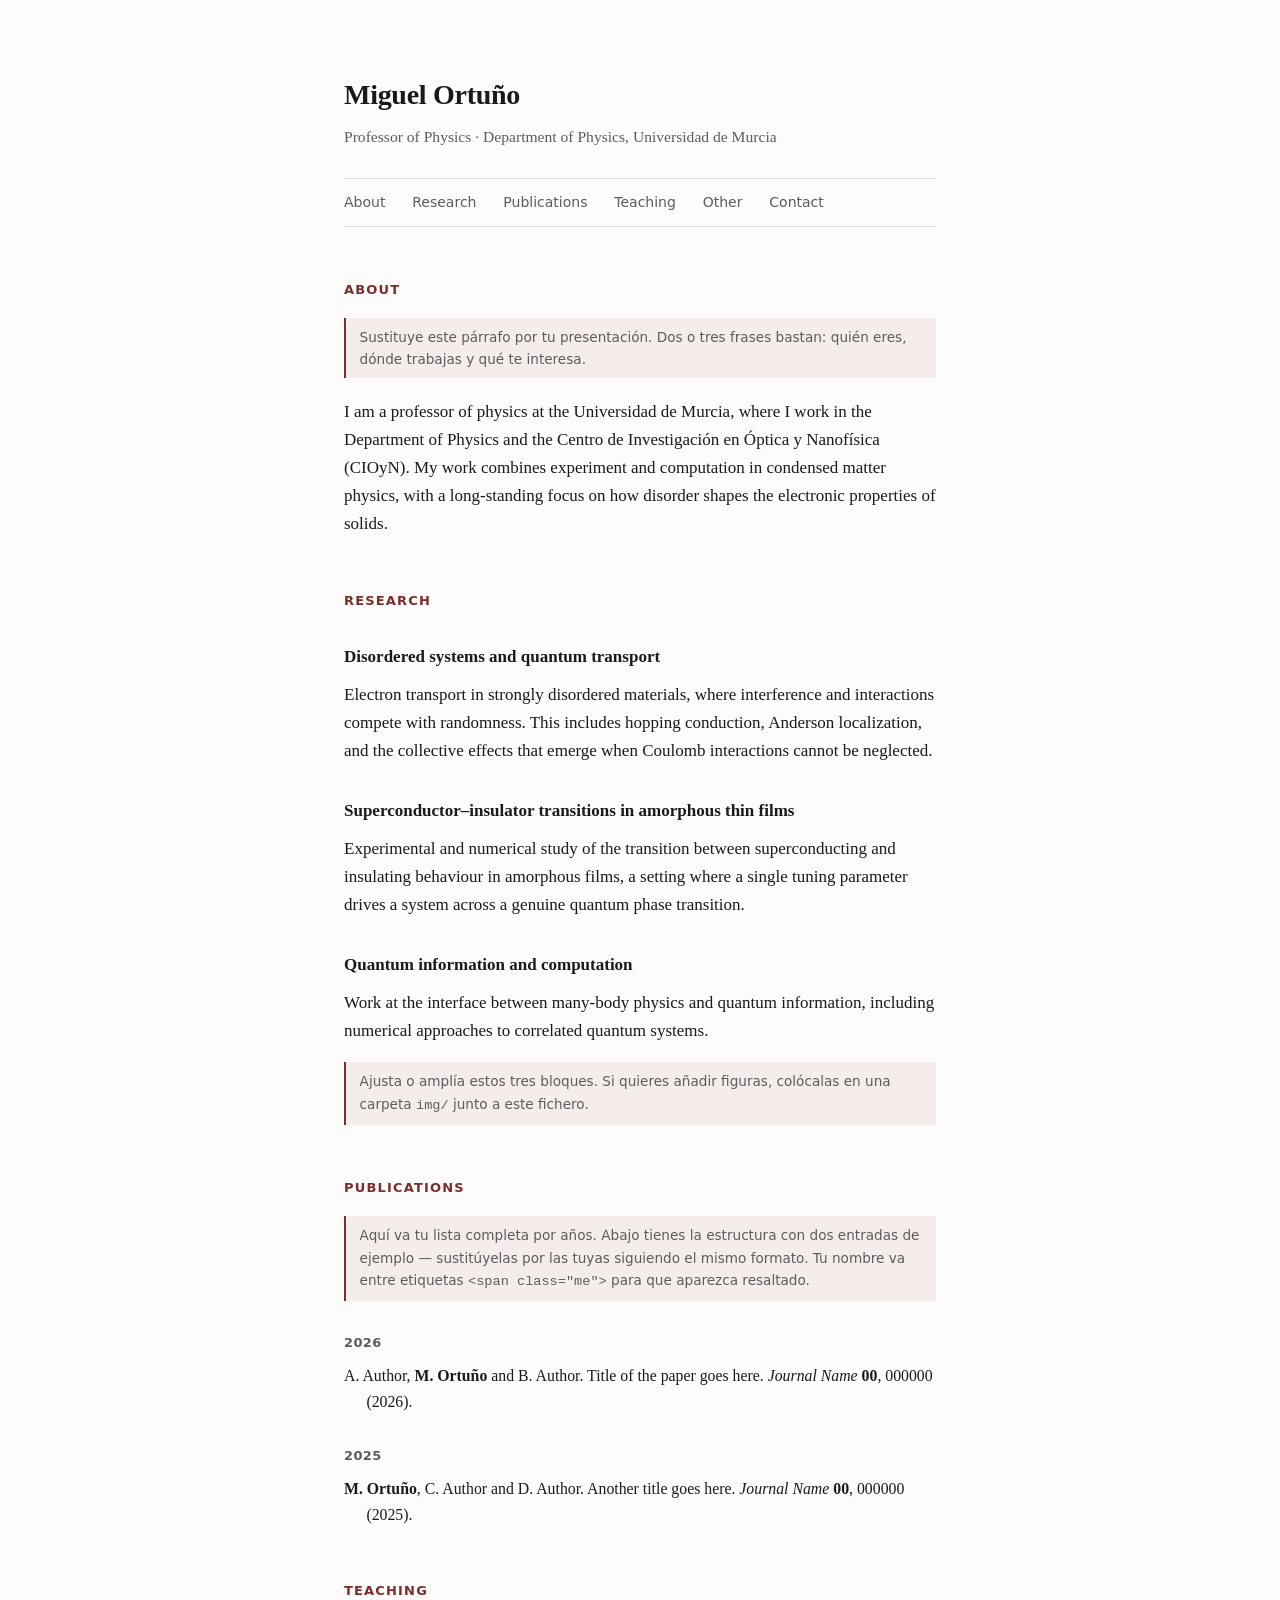
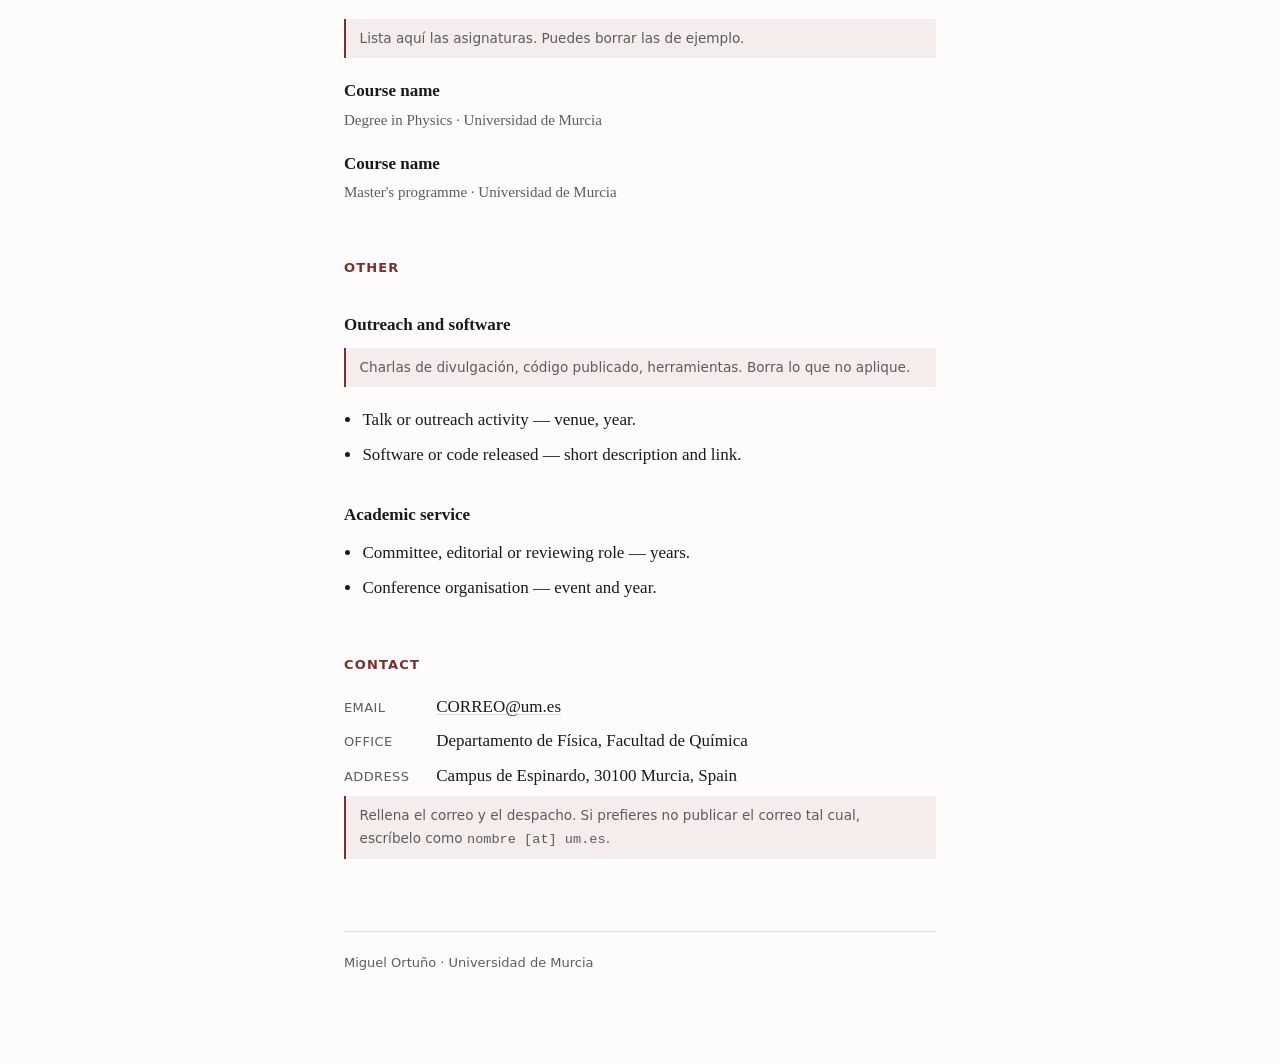
==== index.html @ 80fa4f51 "Primera version de la web" ====
<!doctype html>
<html lang="en">
<head>
<meta charset="utf-8">
<meta name="viewport" content="width=device-width, initial-scale=1">
<title>Miguel Ortuño — Department of Physics, Universidad de Murcia</title>
<meta name="description" content="Miguel Ortuño, Professor of Physics at Universidad de Murcia. Research on disordered systems, quantum transport and superconductor–insulator transitions.">
<style>
  :root {
    --ink: #1a1a1a;
    --muted: #5c5c5c;
    --rule: #e0ddd8;
    --bg: #fdfcfa;
    --accent: #7a2e2e;
    --measure: 40rem;
  }

  @media (prefers-color-scheme: dark) {
    :root {
      --ink: #e8e6e3;
      --muted: #a3a09b;
      --rule: #34322e;
      --bg: #16150f;
      --accent: #d99b8f;
    }
  }

  *, *::before, *::after { box-sizing: border-box; }

  html { -webkit-text-size-adjust: 100%; }

  body {
    margin: 0;
    background: var(--bg);
    color: var(--ink);
    font-family: Charter, "Bitstream Charter", "Iowan Old Style", Georgia, "Times New Roman", serif;
    font-size: 1.0625rem;
    line-height: 1.65;
    -webkit-font-smoothing: antialiased;
  }

  .wrap {
    max-width: var(--measure);
    margin: 0 auto;
    padding: 4.5rem 1.5rem 6rem;
  }

  header.masthead { margin-bottom: 2.5rem; }

  h1 {
    font-size: 1.75rem;
    font-weight: 600;
    letter-spacing: -0.01em;
    margin: 0 0 0.35rem;
  }

  .affiliation {
    color: var(--muted);
    font-size: 0.975rem;
    margin: 0;
  }

  nav {
    margin: 1.75rem 0 0;
    padding: 0.75rem 0;
    border-top: 1px solid var(--rule);
    border-bottom: 1px solid var(--rule);
    font-family: system-ui, -apple-system, "Segoe UI", sans-serif;
    font-size: 0.875rem;
  }

  nav a {
    color: var(--muted);
    text-decoration: none;
    margin-right: 1.4rem;
    display: inline-block;
  }

  nav a:hover { color: var(--accent); }

  section { margin: 3.25rem 0 0; scroll-margin-top: 1.5rem; }

  h2 {
    font-family: system-ui, -apple-system, "Segoe UI", sans-serif;
    font-size: 0.8125rem;
    font-weight: 600;
    letter-spacing: 0.09em;
    text-transform: uppercase;
    color: var(--accent);
    margin: 0 0 1.1rem;
  }

  h3 {
    font-size: 1.0625rem;
    font-weight: 600;
    margin: 2rem 0 0.6rem;
  }

  p { margin: 0 0 1.1rem; }

  a { color: var(--ink); text-decoration: underline; text-decoration-color: var(--rule); text-underline-offset: 2px; }
  a:hover { text-decoration-color: var(--accent); }

  ul { margin: 0 0 1.1rem; padding-left: 1.15rem; }
  li { margin-bottom: 0.45rem; }

  .year {
    font-family: system-ui, -apple-system, "Segoe UI", sans-serif;
    font-size: 0.8125rem;
    font-weight: 600;
    color: var(--muted);
    margin: 1.9rem 0 0.6rem;
    letter-spacing: 0.03em;
  }

  ol.pubs { list-style: none; margin: 0; padding: 0; }

  ol.pubs li {
    margin-bottom: 0.9rem;
    padding-left: 1.4rem;
    text-indent: -1.4rem;
    font-size: 0.9875rem;
  }

  ol.pubs em { font-style: italic; }
  ol.pubs .me { font-weight: 600; }

  dl.teaching { margin: 0; }
  dl.teaching dt { font-weight: 600; margin-top: 1.1rem; }
  dl.teaching dd { margin: 0.15rem 0 0; color: var(--muted); font-size: 0.9375rem; }

  .contact-list { list-style: none; margin: 0; padding: 0; }
  .contact-list li { margin-bottom: 0.4rem; }
  .contact-list span {
    display: inline-block;
    min-width: 5.5rem;
    color: var(--muted);
    font-family: system-ui, -apple-system, "Segoe UI", sans-serif;
    font-size: 0.8125rem;
    letter-spacing: 0.03em;
    text-transform: uppercase;
  }

  footer {
    margin-top: 4.5rem;
    padding-top: 1.25rem;
    border-top: 1px solid var(--rule);
    color: var(--muted);
    font-family: system-ui, -apple-system, "Segoe UI", sans-serif;
    font-size: 0.8125rem;
  }

  .todo {
    background: rgba(122, 46, 46, 0.07);
    border-left: 2px solid var(--accent);
    padding: 0.5rem 0.85rem;
    font-family: system-ui, -apple-system, "Segoe UI", sans-serif;
    font-size: 0.85rem;
    color: var(--muted);
    margin: 0 0 1.2rem;
  }

  @media (max-width: 34rem) {
    .wrap { padding: 3rem 1.25rem 4rem; }
    h1 { font-size: 1.5rem; }
    nav a { margin-right: 1.1rem; }
  }
</style>
</head>
<body>
<div class="wrap">

  <header class="masthead">
    <h1>Miguel Ortuño</h1>
    <p class="affiliation">Professor of Physics · Department of Physics, Universidad de Murcia</p>
    <nav>
      <a href="#about">About</a>
      <a href="#research">Research</a>
      <a href="#publications">Publications</a>
      <a href="#teaching">Teaching</a>
      <a href="#other">Other</a>
      <a href="#contact">Contact</a>
    </nav>
  </header>

  <section id="about">
    <h2>About</h2>
    <p class="todo">Sustituye este párrafo por tu presentación. Dos o tres frases bastan: quién eres, dónde trabajas y qué te interesa.</p>
    <p>
      I am a professor of physics at the Universidad de Murcia, where I work in the
      Department of Physics and the Centro de Investigación en Óptica y Nanofísica (CIOyN).
      My work combines experiment and computation in condensed matter physics, with a
      long-standing focus on how disorder shapes the electronic properties of solids.
    </p>
  </section>

  <section id="research">
    <h2>Research</h2>

    <h3>Disordered systems and quantum transport</h3>
    <p>
      Electron transport in strongly disordered materials, where interference and
      interactions compete with randomness. This includes hopping conduction,
      Anderson localization, and the collective effects that emerge when Coulomb
      interactions cannot be neglected.
    </p>

    <h3>Superconductor–insulator transitions in amorphous thin films</h3>
    <p>
      Experimental and numerical study of the transition between superconducting and
      insulating behaviour in amorphous films, a setting where a single tuning
      parameter drives a system across a genuine quantum phase transition.
    </p>

    <h3>Quantum information and computation</h3>
    <p>
      Work at the interface between many-body physics and quantum information,
      including numerical approaches to correlated quantum systems.
    </p>

    <p class="todo">Ajusta o amplía estos tres bloques. Si quieres añadir figuras, colócalas en una carpeta <code>img/</code> junto a este fichero.</p>
  </section>

  <section id="publications">
    <h2>Publications</h2>

    <p class="todo">Aquí va tu lista completa por años. Abajo tienes la estructura con dos entradas de ejemplo — sustitúyelas por las tuyas siguiendo el mismo formato. Tu nombre va entre etiquetas <code>&lt;span class="me"&gt;</code> para que aparezca resaltado.</p>

    <p class="year">2026</p>
    <ol class="pubs">
      <li>
        A. Author, <span class="me">M. Ortuño</span> and B. Author.
        Title of the paper goes here.
        <em>Journal Name</em> <strong>00</strong>, 000000 (2026).
      </li>
    </ol>

    <p class="year">2025</p>
    <ol class="pubs">
      <li>
        <span class="me">M. Ortuño</span>, C. Author and D. Author.
        Another title goes here.
        <em>Journal Name</em> <strong>00</strong>, 000000 (2025).
      </li>
    </ol>
  </section>

  <section id="teaching">
    <h2>Teaching</h2>
    <p class="todo">Lista aquí las asignaturas. Puedes borrar las de ejemplo.</p>
    <dl class="teaching">
      <dt>Course name</dt>
      <dd>Degree in Physics · Universidad de Murcia</dd>

      <dt>Course name</dt>
      <dd>Master's programme · Universidad de Murcia</dd>
    </dl>
  </section>

  <section id="other">
    <h2>Other</h2>

    <h3>Outreach and software</h3>
    <p class="todo">Charlas de divulgación, código publicado, herramientas. Borra lo que no aplique.</p>
    <ul>
      <li>Talk or outreach activity — venue, year.</li>
      <li>Software or code released — short description and link.</li>
    </ul>

    <h3>Academic service</h3>
    <ul>
      <li>Committee, editorial or reviewing role — years.</li>
      <li>Conference organisation — event and year.</li>
    </ul>
  </section>

  <section id="contact">
    <h2>Contact</h2>
    <ul class="contact-list">
      <li><span>Email</span> <a href="mailto:CORREO@um.es">CORREO@um.es</a></li>
      <li><span>Office</span> Departamento de Física, Facultad de Química</li>
      <li><span>Address</span> Campus de Espinardo, 30100 Murcia, Spain</li>
    </ul>
    <p class="todo">Rellena el correo y el despacho. Si prefieres no publicar el correo tal cual, escríbelo como <code>nombre [at] um.es</code>.</p>
  </section>

  <footer>
    Miguel Ortuño · Universidad de Murcia
  </footer>

</div>
</body>
</html>
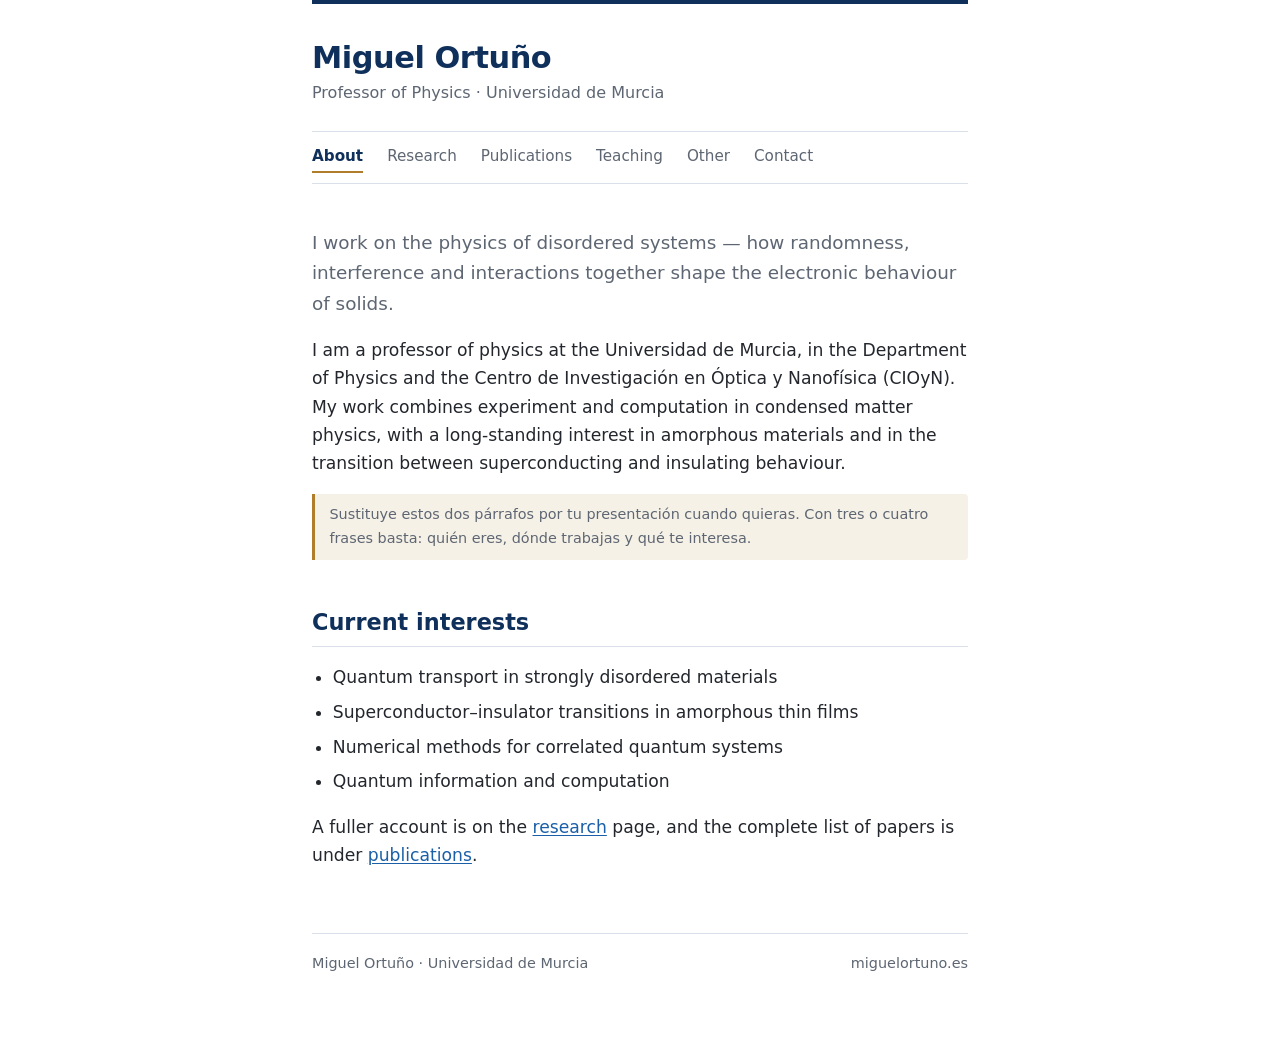
==== commit 079b52c8: "Anadir aviso de privacidad de MiPlan" ====
--- a/index.html
+++ b/index.html
@@ -1,293 +1,66 @@
-<!doctype html>
-<html lang="en">
-<head>
-<meta charset="utf-8">
-<meta name="viewport" content="width=device-width, initial-scale=1">
-<title>Miguel Ortuño — Department of Physics, Universidad de Murcia</title>
-<meta name="description" content="Miguel Ortuño, Professor of Physics at Universidad de Murcia. Research on disordered systems, quantum transport and superconductor–insulator transitions.">
-<style>
-  :root {
-    --ink: #1a1a1a;
-    --muted: #5c5c5c;
-    --rule: #e0ddd8;
-    --bg: #fdfcfa;
-    --accent: #7a2e2e;
-    --measure: 40rem;
-  }
-
-  @media (prefers-color-scheme: dark) {
-    :root {
-      --ink: #e8e6e3;
-      --muted: #a3a09b;
-      --rule: #34322e;
-      --bg: #16150f;
-      --accent: #d99b8f;
-    }
-  }
-
-  *, *::before, *::after { box-sizing: border-box; }
-
-  html { -webkit-text-size-adjust: 100%; }
-
-  body {
-    margin: 0;
-    background: var(--bg);
-    color: var(--ink);
-    font-family: Charter, "Bitstream Charter", "Iowan Old Style", Georgia, "Times New Roman", serif;
-    font-size: 1.0625rem;
-    line-height: 1.65;
-    -webkit-font-smoothing: antialiased;
-  }
-
-  .wrap {
-    max-width: var(--measure);
-    margin: 0 auto;
-    padding: 4.5rem 1.5rem 6rem;
-  }
-
-  header.masthead { margin-bottom: 2.5rem; }
-
-  h1 {
-    font-size: 1.75rem;
-    font-weight: 600;
-    letter-spacing: -0.01em;
-    margin: 0 0 0.35rem;
-  }
-
-  .affiliation {
-    color: var(--muted);
-    font-size: 0.975rem;
-    margin: 0;
-  }
-
-  nav {
-    margin: 1.75rem 0 0;
-    padding: 0.75rem 0;
-    border-top: 1px solid var(--rule);
-    border-bottom: 1px solid var(--rule);
-    font-family: system-ui, -apple-system, "Segoe UI", sans-serif;
-    font-size: 0.875rem;
-  }
-
-  nav a {
-    color: var(--muted);
-    text-decoration: none;
-    margin-right: 1.4rem;
-    display: inline-block;
-  }
-
-  nav a:hover { color: var(--accent); }
-
-  section { margin: 3.25rem 0 0; scroll-margin-top: 1.5rem; }
-
-  h2 {
-    font-family: system-ui, -apple-system, "Segoe UI", sans-serif;
-    font-size: 0.8125rem;
-    font-weight: 600;
-    letter-spacing: 0.09em;
-    text-transform: uppercase;
-    color: var(--accent);
-    margin: 0 0 1.1rem;
-  }
-
-  h3 {
-    font-size: 1.0625rem;
-    font-weight: 600;
-    margin: 2rem 0 0.6rem;
-  }
-
-  p { margin: 0 0 1.1rem; }
-
-  a { color: var(--ink); text-decoration: underline; text-decoration-color: var(--rule); text-underline-offset: 2px; }
-  a:hover { text-decoration-color: var(--accent); }
-
-  ul { margin: 0 0 1.1rem; padding-left: 1.15rem; }
-  li { margin-bottom: 0.45rem; }
-
-  .year {
-    font-family: system-ui, -apple-system, "Segoe UI", sans-serif;
-    font-size: 0.8125rem;
-    font-weight: 600;
-    color: var(--muted);
-    margin: 1.9rem 0 0.6rem;
-    letter-spacing: 0.03em;
-  }
-
-  ol.pubs { list-style: none; margin: 0; padding: 0; }
-
-  ol.pubs li {
-    margin-bottom: 0.9rem;
-    padding-left: 1.4rem;
-    text-indent: -1.4rem;
-    font-size: 0.9875rem;
-  }
-
-  ol.pubs em { font-style: italic; }
-  ol.pubs .me { font-weight: 600; }
-
-  dl.teaching { margin: 0; }
-  dl.teaching dt { font-weight: 600; margin-top: 1.1rem; }
-  dl.teaching dd { margin: 0.15rem 0 0; color: var(--muted); font-size: 0.9375rem; }
-
-  .contact-list { list-style: none; margin: 0; padding: 0; }
-  .contact-list li { margin-bottom: 0.4rem; }
-  .contact-list span {
-    display: inline-block;
-    min-width: 5.5rem;
-    color: var(--muted);
-    font-family: system-ui, -apple-system, "Segoe UI", sans-serif;
-    font-size: 0.8125rem;
-    letter-spacing: 0.03em;
-    text-transform: uppercase;
-  }
-
-  footer {
-    margin-top: 4.5rem;
-    padding-top: 1.25rem;
-    border-top: 1px solid var(--rule);
-    color: var(--muted);
-    font-family: system-ui, -apple-system, "Segoe UI", sans-serif;
-    font-size: 0.8125rem;
-  }
-
-  .todo {
-    background: rgba(122, 46, 46, 0.07);
-    border-left: 2px solid var(--accent);
-    padding: 0.5rem 0.85rem;
-    font-family: system-ui, -apple-system, "Segoe UI", sans-serif;
-    font-size: 0.85rem;
-    color: var(--muted);
-    margin: 0 0 1.2rem;
-  }
-
-  @media (max-width: 34rem) {
-    .wrap { padding: 3rem 1.25rem 4rem; }
-    h1 { font-size: 1.5rem; }
-    nav a { margin-right: 1.1rem; }
-  }
-</style>
-</head>
-<body>
-<div class="wrap">
-
-  <header class="masthead">
-    <h1>Miguel Ortuño</h1>
-    <p class="affiliation">Professor of Physics · Department of Physics, Universidad de Murcia</p>
-    <nav>
-      <a href="#about">About</a>
-      <a href="#research">Research</a>
-      <a href="#publications">Publications</a>
-      <a href="#teaching">Teaching</a>
-      <a href="#other">Other</a>
-      <a href="#contact">Contact</a>
-    </nav>
-  </header>
-
-  <section id="about">
-    <h2>About</h2>
-    <p class="todo">Sustituye este párrafo por tu presentación. Dos o tres frases bastan: quién eres, dónde trabajas y qué te interesa.</p>
-    <p>
-      I am a professor of physics at the Universidad de Murcia, where I work in the
-      Department of Physics and the Centro de Investigación en Óptica y Nanofísica (CIOyN).
-      My work combines experiment and computation in condensed matter physics, with a
-      long-standing focus on how disorder shapes the electronic properties of solids.
-    </p>
-  </section>
-
-  <section id="research">
-    <h2>Research</h2>
-
-    <h3>Disordered systems and quantum transport</h3>
-    <p>
-      Electron transport in strongly disordered materials, where interference and
-      interactions compete with randomness. This includes hopping conduction,
-      Anderson localization, and the collective effects that emerge when Coulomb
-      interactions cannot be neglected.
-    </p>
-
-    <h3>Superconductor–insulator transitions in amorphous thin films</h3>
-    <p>
-      Experimental and numerical study of the transition between superconducting and
-      insulating behaviour in amorphous films, a setting where a single tuning
-      parameter drives a system across a genuine quantum phase transition.
-    </p>
-
-    <h3>Quantum information and computation</h3>
-    <p>
-      Work at the interface between many-body physics and quantum information,
-      including numerical approaches to correlated quantum systems.
-    </p>
-
-    <p class="todo">Ajusta o amplía estos tres bloques. Si quieres añadir figuras, colócalas en una carpeta <code>img/</code> junto a este fichero.</p>
-  </section>
-
-  <section id="publications">
-    <h2>Publications</h2>
-
-    <p class="todo">Aquí va tu lista completa por años. Abajo tienes la estructura con dos entradas de ejemplo — sustitúyelas por las tuyas siguiendo el mismo formato. Tu nombre va entre etiquetas <code>&lt;span class="me"&gt;</code> para que aparezca resaltado.</p>
-
-    <p class="year">2026</p>
-    <ol class="pubs">
-      <li>
-        A. Author, <span class="me">M. Ortuño</span> and B. Author.
-        Title of the paper goes here.
-        <em>Journal Name</em> <strong>00</strong>, 000000 (2026).
-      </li>
-    </ol>
-
-    <p class="year">2025</p>
-    <ol class="pubs">
-      <li>
-        <span class="me">M. Ortuño</span>, C. Author and D. Author.
-        Another title goes here.
-        <em>Journal Name</em> <strong>00</strong>, 000000 (2025).
-      </li>
-    </ol>
-  </section>
-
-  <section id="teaching">
-    <h2>Teaching</h2>
-    <p class="todo">Lista aquí las asignaturas. Puedes borrar las de ejemplo.</p>
-    <dl class="teaching">
-      <dt>Course name</dt>
-      <dd>Degree in Physics · Universidad de Murcia</dd>
-
-      <dt>Course name</dt>
-      <dd>Master's programme · Universidad de Murcia</dd>
-    </dl>
-  </section>
-
-  <section id="other">
-    <h2>Other</h2>
-
-    <h3>Outreach and software</h3>
-    <p class="todo">Charlas de divulgación, código publicado, herramientas. Borra lo que no aplique.</p>
-    <ul>
-      <li>Talk or outreach activity — venue, year.</li>
-      <li>Software or code released — short description and link.</li>
-    </ul>
-
-    <h3>Academic service</h3>
-    <ul>
-      <li>Committee, editorial or reviewing role — years.</li>
-      <li>Conference organisation — event and year.</li>
-    </ul>
-  </section>
-
-  <section id="contact">
-    <h2>Contact</h2>
-    <ul class="contact-list">
-      <li><span>Email</span> <a href="mailto:CORREO@um.es">CORREO@um.es</a></li>
-      <li><span>Office</span> Departamento de Física, Facultad de Química</li>
-      <li><span>Address</span> Campus de Espinardo, 30100 Murcia, Spain</li>
-    </ul>
-    <p class="todo">Rellena el correo y el despacho. Si prefieres no publicar el correo tal cual, escríbelo como <code>nombre [at] um.es</code>.</p>
-  </section>
-
-  <footer>
-    Miguel Ortuño · Universidad de Murcia
-  </footer>
-
-</div>
-</body>
-</html>+<!doctype html>
+<html lang="en">
+<head>
+<meta charset="utf-8">
+<meta name="viewport" content="width=device-width, initial-scale=1">
+<title>Miguel Ortuño — Universidad de Murcia</title>
+<meta name="description" content="Miguel Ortuño, Professor of Physics at the Universidad de Murcia. Disordered systems, quantum transport and superconductor–insulator transitions.">
+<link rel="stylesheet" href="style.css">
+</head>
+<body>
+<div class="wrap">
+
+  <header class="masthead">
+    <h1><a href="index.html">Miguel Ortuño</a></h1>
+    <p class="affiliation">Professor of Physics · Universidad de Murcia</p>
+    <nav>
+      <a href="index.html" class="current">About</a>
+      <a href="research.html">Research</a>
+      <a href="publications.html">Publications</a>
+      <a href="teaching.html">Teaching</a>
+      <a href="other.html">Other</a>
+      <a href="contact.html">Contact</a>
+    </nav>
+  </header>
+
+  <main>
+    <p class="lead">
+      I work on the physics of disordered systems — how randomness, interference
+      and interactions together shape the electronic behaviour of solids.
+    </p>
+
+    <p>
+      I am a professor of physics at the Universidad de Murcia, in the Department of
+      Physics and the Centro de Investigación en Óptica y Nanofísica (CIOyN). My work
+      combines experiment and computation in condensed matter physics, with a
+      long-standing interest in amorphous materials and in the transition between
+      superconducting and insulating behaviour.
+    </p>
+
+    <div class="todo">
+      Sustituye estos dos párrafos por tu presentación cuando quieras. Con tres o
+      cuatro frases basta: quién eres, dónde trabajas y qué te interesa.
+    </div>
+
+    <h2>Current interests</h2>
+    <ul>
+      <li>Quantum transport in strongly disordered materials</li>
+      <li>Superconductor–insulator transitions in amorphous thin films</li>
+      <li>Numerical methods for correlated quantum systems</li>
+      <li>Quantum information and computation</li>
+    </ul>
+
+    <p>
+      A fuller account is on the <a href="research.html">research</a> page, and the
+      complete list of papers is under <a href="publications.html">publications</a>.
+    </p>
+  </main>
+
+  <footer>
+    <span>Miguel Ortuño · Universidad de Murcia</span>
+    <span>miguelortuno.es</span>
+  </footer>
+
+</div>
+</body>
+</html>
--- a/style.css
+++ b/style.css
@@ -0,0 +1,327 @@
+/* ---------------------------------------------------------------
+   miguelortuno.es — hoja de estilos común a todas las páginas
+   --------------------------------------------------------------- */
+
+:root {
+  /* Paleta */
+  --navy:      #10305c;   /* títulos */
+  --navy-soft: #2a5490;   /* subtítulos y detalles */
+  --link:      #1a5fa8;   /* enlaces */
+  --gold:      #b07d2b;   /* acento cálido, uso muy puntual */
+  --ink:       #23272d;   /* texto */
+  --muted:     #5d6672;   /* texto secundario */
+  --rule:      #d9e0ea;   /* líneas */
+  --tint:      #f2f6fb;   /* fondos suaves */
+  --bg:        #ffffff;
+
+  --measure: 44rem;
+
+  /* Calibri con alternativas de métrica equivalente para Linux y Mac */
+  --sans: Calibri, Carlito, Candara, "Segoe UI", system-ui,
+          -apple-system, "Helvetica Neue", Arial, sans-serif;
+}
+
+@media (prefers-color-scheme: dark) {
+  :root {
+    --navy:      #a9c6ef;
+    --navy-soft: #8badd8;
+    --link:      #7fb4e8;
+    --gold:      #d8ab63;
+    --ink:       #e6e8ec;
+    --muted:     #9aa3b0;
+    --rule:      #2c3542;
+    --tint:      #1a2130;
+    --bg:        #131820;
+  }
+}
+
+*, *::before, *::after { box-sizing: border-box; }
+
+html { -webkit-text-size-adjust: 100%; scroll-behavior: smooth; }
+
+body {
+  margin: 0;
+  background: var(--bg);
+  color: var(--ink);
+  font-family: var(--sans);
+  font-size: 1.075rem;
+  line-height: 1.65;
+  -webkit-font-smoothing: antialiased;
+}
+
+.wrap {
+  max-width: var(--measure);
+  margin: 0 auto;
+  padding: 0 1.5rem 5rem;
+}
+
+/* ----- Cabecera y navegación ----- */
+
+.masthead {
+  border-top: 4px solid var(--navy);
+  padding-top: 2.25rem;
+  margin-bottom: 2rem;
+}
+
+.masthead h1,
+.masthead .sitetitle {
+  font-size: 1.9rem;
+  font-weight: 600;
+  color: var(--navy);
+  letter-spacing: -0.015em;
+  margin: 0 0 0.25rem;
+  line-height: 1.2;
+}
+
+.masthead h1 a,
+.masthead .sitetitle a { color: inherit; text-decoration: none; }
+
+/* Título propio de una página interior (h1 real de esa página) */
+h1.pagetitle {
+  font-size: 1.55rem;
+  font-weight: 600;
+  color: var(--navy);
+  margin: 0 0 1rem;
+  padding-bottom: 0.35rem;
+  border-bottom: 1px solid var(--rule);
+}
+
+.affiliation {
+  color: var(--muted);
+  font-size: 1rem;
+  margin: 0;
+}
+
+nav {
+  margin-top: 1.5rem;
+  border-top: 1px solid var(--rule);
+  border-bottom: 1px solid var(--rule);
+  padding: 0.6rem 0;
+  display: flex;
+  flex-wrap: wrap;
+  gap: 0.3rem 1.5rem;
+  font-size: 0.95rem;
+}
+
+nav a {
+  color: var(--muted);
+  text-decoration: none;
+  padding: 0.15rem 0;
+  border-bottom: 2px solid transparent;
+}
+
+nav a:hover { color: var(--link); }
+
+nav a.current {
+  color: var(--navy);
+  font-weight: 600;
+  border-bottom-color: var(--gold);
+}
+
+/* ----- Texto ----- */
+
+main { margin-top: 2.75rem; }
+
+h2 {
+  font-size: 1.4rem;
+  font-weight: 600;
+  color: var(--navy);
+  margin: 2.75rem 0 1rem;
+  padding-bottom: 0.35rem;
+  border-bottom: 1px solid var(--rule);
+}
+
+main > h2:first-child { margin-top: 0; }
+
+h3 {
+  font-size: 1.1rem;
+  font-weight: 600;
+  color: var(--navy-soft);
+  margin: 1.9rem 0 0.55rem;
+}
+
+p { margin: 0 0 1.05rem; }
+
+a { color: var(--link); text-decoration: underline; text-underline-offset: 2px; text-decoration-thickness: 1px; }
+a:hover { text-decoration-thickness: 2px; }
+
+ul, ol { margin: 0 0 1.05rem; padding-left: 1.3rem; }
+li { margin-bottom: 0.4rem; }
+
+.lead { font-size: 1.15rem; color: var(--muted); }
+
+/* ----- Bloques ----- */
+
+.panel {
+  background: var(--tint);
+  border-left: 3px solid var(--navy-soft);
+  padding: 1.1rem 1.3rem;
+  margin: 0 0 1.6rem;
+  border-radius: 0 4px 4px 0;
+}
+
+.panel p:last-child, .panel ul:last-child { margin-bottom: 0; }
+
+.todo {
+  background: rgba(176, 125, 43, 0.11);
+  border-left: 3px solid var(--gold);
+  padding: 0.55rem 0.9rem;
+  font-size: 0.9rem;
+  color: var(--muted);
+  margin: 0 0 1.3rem;
+  border-radius: 0 4px 4px 0;
+}
+
+/* ----- Publicaciones ----- */
+
+.year {
+  font-size: 0.95rem;
+  font-weight: 700;
+  color: var(--gold);
+  letter-spacing: 0.06em;
+  margin: 2.1rem 0 0.7rem;
+}
+
+ol.pubs { list-style: none; margin: 0; padding: 0; }
+
+ol.pubs li {
+  margin-bottom: 0.85rem;
+  padding-left: 1.5rem;
+  text-indent: -1.5rem;
+  font-size: 1rem;
+}
+
+ol.pubs .me { font-weight: 700; color: var(--navy); }
+ol.pubs em { font-style: italic; }
+
+/* ----- Libros ----- */
+
+.book {
+  display: flex;
+  gap: 1rem;
+  align-items: baseline;
+  padding: 0.9rem 0;
+  border-bottom: 1px solid var(--rule);
+}
+
+.book:first-of-type { border-top: 1px solid var(--rule); }
+
+.book .num {
+  color: var(--gold);
+  font-weight: 700;
+  font-size: 0.95rem;
+  min-width: 1.4rem;
+}
+
+.book .title { font-weight: 600; }
+.book .meta { color: var(--muted); font-size: 0.95rem; margin: 0.1rem 0 0; }
+
+/* ----- Docencia ----- */
+
+dl.courses { margin: 0; }
+dl.courses dt { font-weight: 600; margin-top: 1.1rem; color: var(--navy-soft); }
+dl.courses dd { margin: 0.1rem 0 0; color: var(--muted); font-size: 0.97rem; }
+
+/* ----- Contacto ----- */
+
+.contact-list { list-style: none; margin: 0; padding: 0; }
+.contact-list li { margin-bottom: 0.55rem; }
+.contact-list span {
+  display: inline-block;
+  min-width: 6rem;
+  color: var(--muted);
+  font-size: 0.85rem;
+  letter-spacing: 0.05em;
+  text-transform: uppercase;
+}
+
+/* ----- Índice de temas del libro ----- */
+
+ol.toc {
+  columns: 2;
+  column-gap: 2.5rem;
+  padding-left: 1.4rem;
+  margin-bottom: 1.4rem;
+}
+
+ol.toc li { break-inside: avoid; margin-bottom: 0.3rem; font-size: 1rem; }
+
+@media (max-width: 34rem) {
+  ol.toc { columns: 1; }
+}
+
+/* ----- Ficha de libro con portada ----- */
+
+.bookhead {
+  display: flex;
+  gap: 1.75rem;
+  align-items: flex-start;
+  margin-bottom: 1.75rem;
+}
+
+.bookhead .cover {
+  flex: 0 0 auto;
+  width: 195px;
+  height: auto;          /* imprescindible: si no, manda el height del HTML */
+  border: 1px solid var(--rule);
+  border-radius: 3px;
+  box-shadow: 0 3px 16px rgba(16, 48, 92, 0.20);
+  display: block;
+}
+
+.bookhead .blurb { flex: 1 1 auto; }
+.bookhead .blurb > :first-child { margin-top: 0; }
+
+@media (max-width: 38rem) {
+  .bookhead { flex-direction: column; gap: 1.1rem; }
+  .bookhead .cover { width: 160px; height: auto; align-self: center; }
+}
+
+/* ----- Descargas ----- */
+
+ul.downloads { list-style: none; margin: 0 0 1.3rem; padding: 0; }
+
+ul.downloads li {
+  border-top: 1px solid var(--rule);
+  padding: 0.7rem 0;
+  margin: 0;
+}
+
+ul.downloads li:last-child { border-bottom: 1px solid var(--rule); }
+
+ul.downloads .tag {
+  display: inline-block;
+  background: var(--navy);
+  color: #fff;
+  font-size: 0.72rem;
+  font-weight: 700;
+  letter-spacing: 0.07em;
+  padding: 0.12rem 0.45rem;
+  border-radius: 3px;
+  margin-right: 0.6rem;
+  vertical-align: 0.08em;
+}
+
+ul.downloads .size { color: var(--muted); font-size: 0.9rem; }
+
+/* ----- Pie ----- */
+
+footer {
+  margin-top: 4rem;
+  padding-top: 1.1rem;
+  border-top: 1px solid var(--rule);
+  color: var(--muted);
+  font-size: 0.9rem;
+  display: flex;
+  flex-wrap: wrap;
+  gap: 0.4rem 1.2rem;
+  justify-content: space-between;
+}
+
+.back { font-size: 0.95rem; margin-bottom: 1.5rem; }
+
+@media (max-width: 34rem) {
+  .wrap { padding: 0 1.15rem 3.5rem; }
+  .masthead h1 { font-size: 1.6rem; }
+  body { font-size: 1.03rem; }
+}
